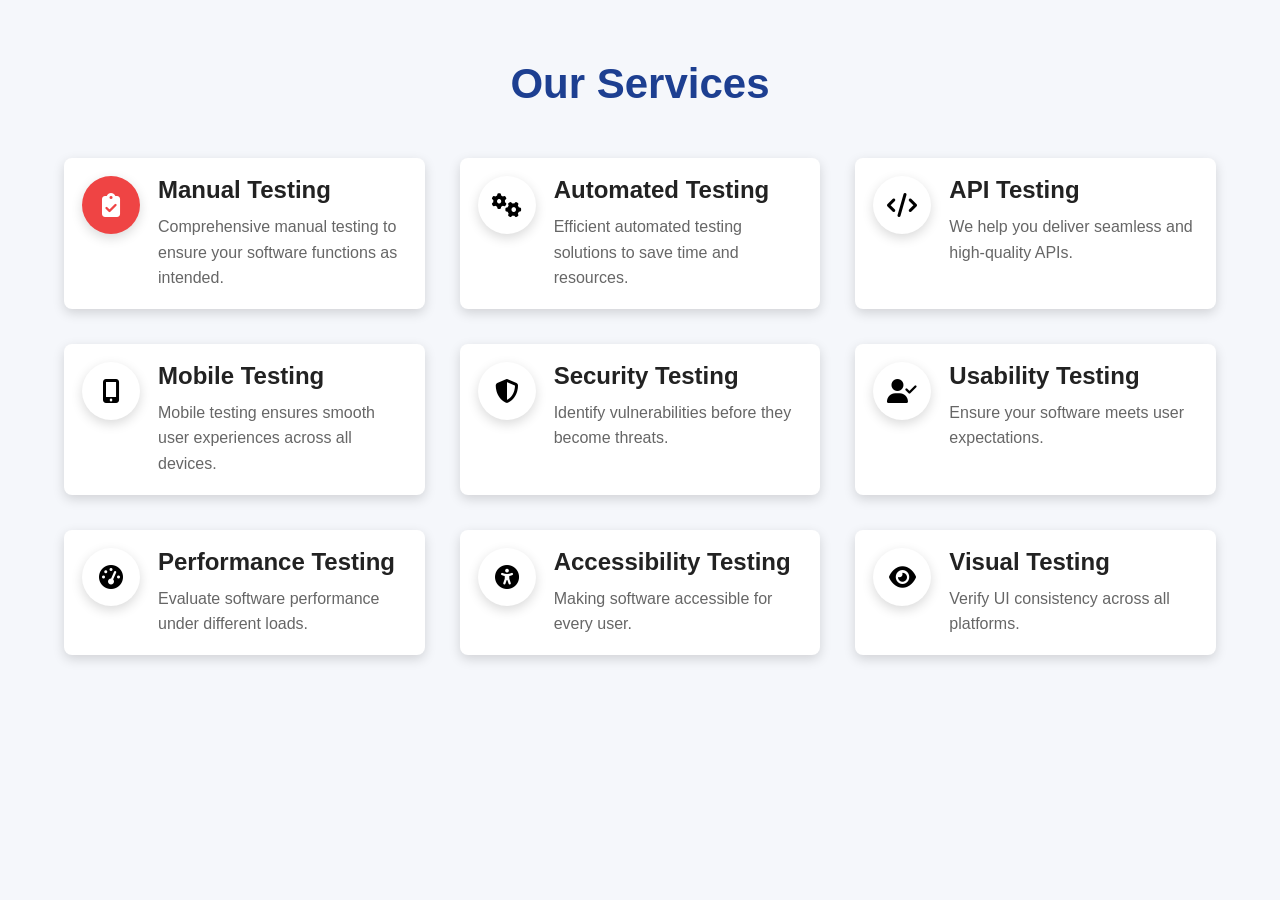
==== Unit/services.html @ dc4d0f4d "CSS and Unit files" ====
<!DOCTYPE html>
<html lang="en">
<head>
<meta charset="UTF-8">
<meta name="viewport" content="width=device-width, initial-scale=1.0">

<title>Our Services</title>

<link rel="stylesheet" href="services.css">

<link rel="stylesheet"
href="https://cdnjs.cloudflare.com/ajax/libs/font-awesome/6.5.2/css/all.min.css">
<style>
    *{
    margin:0;
    padding:0;
    box-sizing:border-box;
    font-family:Arial, Helvetica, sans-serif;
}

body{
    background:#f5f7fb;
}

.services{
    width:90%;
    margin:60px auto;
}

.services h1{
    text-align:center;
    color:#1d3f91;
    font-size:42px;
    margin-bottom:50px;
}

.service-container{

    display:grid;

    grid-template-columns:repeat(3,1fr);

    gap:35px;
}

.service{

    display:flex;

    gap:18px;

    align-items:flex-start;

    padding:18px;

    background:#fff;
    box-shadow:0 4px 12px rgba(0,0,0,.15);
    border-radius:8px;

    

}



.icon{

    min-width:58px;

    height:58px;

    border-radius:50%;

    background:#fff;

    display:flex;

    justify-content:center;

    align-items:center;

    box-shadow:0 4px 12px rgba(0,0,0,.15);

}

.icon.active{

    background:#ef4444;

    color:#fff;

}

.icon i{

    font-size:24px;

}

.content h3{

    font-size:24px;

    margin-bottom:10px;

    color:#222;

}

.content p{

    color:#666;

    line-height:1.6;

}

/* Tablet */

@media(max-width:992px){

.service-container{

grid-template-columns:repeat(2,1fr);

}

}

/* Mobile */

@media(max-width:768px){

.service-container{

grid-template-columns:1fr;

}

.services h1{

font-size:34px;

}

}
</style>
</head>
<body>

<section class="services">

    <h1>Our Services</h1>

    <div class="service-container">

        <div class="service">
            <div class="icon active">
                <i class="fa-solid fa-clipboard-check"></i>
            </div>

            <div class="content">
                <h3>Manual Testing</h3>
                <p>
                    Comprehensive manual testing to ensure your software
                    functions as intended.
                </p>
            </div>
        </div>

        <div class="service">
            <div class="icon">
                <i class="fa-solid fa-gears"></i>
            </div>

            <div class="content">
                <h3>Automated Testing</h3>
                <p>
                    Efficient automated testing solutions to save time
                    and resources.
                </p>
            </div>
        </div>

        <div class="service">
            <div class="icon">
                <i class="fa-solid fa-code"></i>
            </div>

            <div class="content">
                <h3>API Testing</h3>
                <p>
                    We help you deliver seamless and high-quality APIs.
                </p>
            </div>
        </div>

        <div class="service">
            <div class="icon">
                <i class="fa-solid fa-mobile-screen-button"></i>
            </div>

            <div class="content">
                <h3>Mobile Testing</h3>
                <p>
                    Mobile testing ensures smooth user experiences
                    across all devices.
                </p>
            </div>
        </div>

        <div class="service">
            <div class="icon">
                <i class="fa-solid fa-shield-halved"></i>
            </div>

            <div class="content">
                <h3>Security Testing</h3>
                <p>
                    Identify vulnerabilities before they become threats.
                </p>
            </div>
        </div>

        <div class="service">
            <div class="icon">
                <i class="fa-solid fa-user-check"></i>
            </div>

            <div class="content">
                <h3>Usability Testing</h3>
                <p>
                    Ensure your software meets user expectations.
                </p>
            </div>
        </div>

        <div class="service">
            <div class="icon">
                <i class="fa-solid fa-gauge-high"></i>
            </div>

            <div class="content">
                <h3>Performance Testing</h3>
                <p>
                    Evaluate software performance under different loads.
                </p>
            </div>
        </div>

        <div class="service">
            <div class="icon">
                <i class="fa-solid fa-universal-access"></i>
            </div>

            <div class="content">
                <h3>Accessibility Testing</h3>
                <p>
                    Making software accessible for every user.
                </p>
            </div>
        </div>

        <div class="service">
            <div class="icon">
                <i class="fa-solid fa-eye"></i>
            </div>

            <div class="content">
                <h3>Visual Testing</h3>
                <p>
                    Verify UI consistency across all platforms.
                </p>
            </div>
        </div>

    </div>

</section>

</body>
</html>
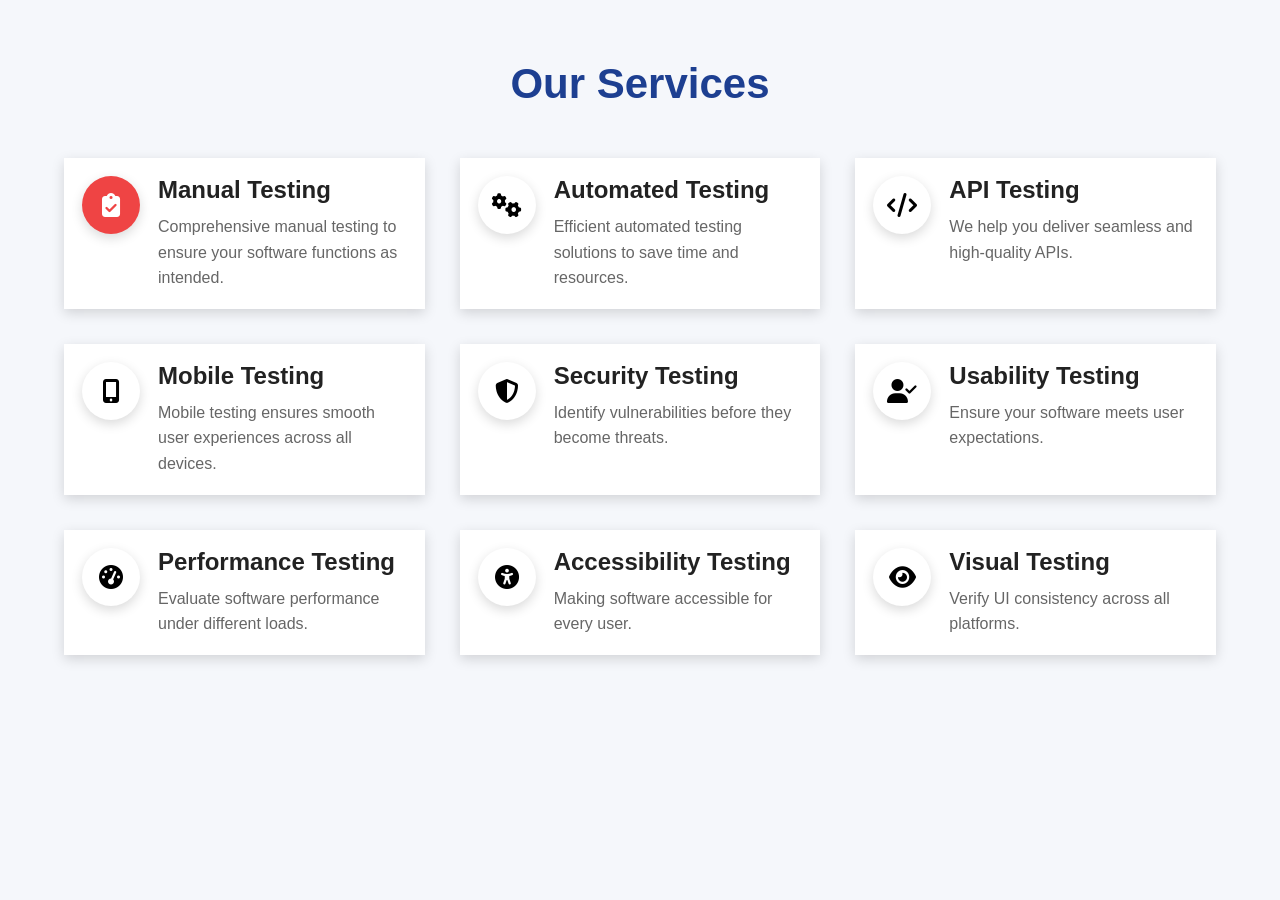
==== commit 280f98fd: "added Grid in Flipkart clone" ====
--- a/Unit/services.html
+++ b/Unit/services.html
@@ -55,7 +55,6 @@
 
     background:#fff;
     box-shadow:0 4px 12px rgba(0,0,0,.15);
-    border-radius:8px;
 
     
 
@@ -95,6 +94,10 @@
 
     font-size:24px;
 
+}
+
+.icon:hover{
+    background-color: red;
 }
 
 .content h3{
